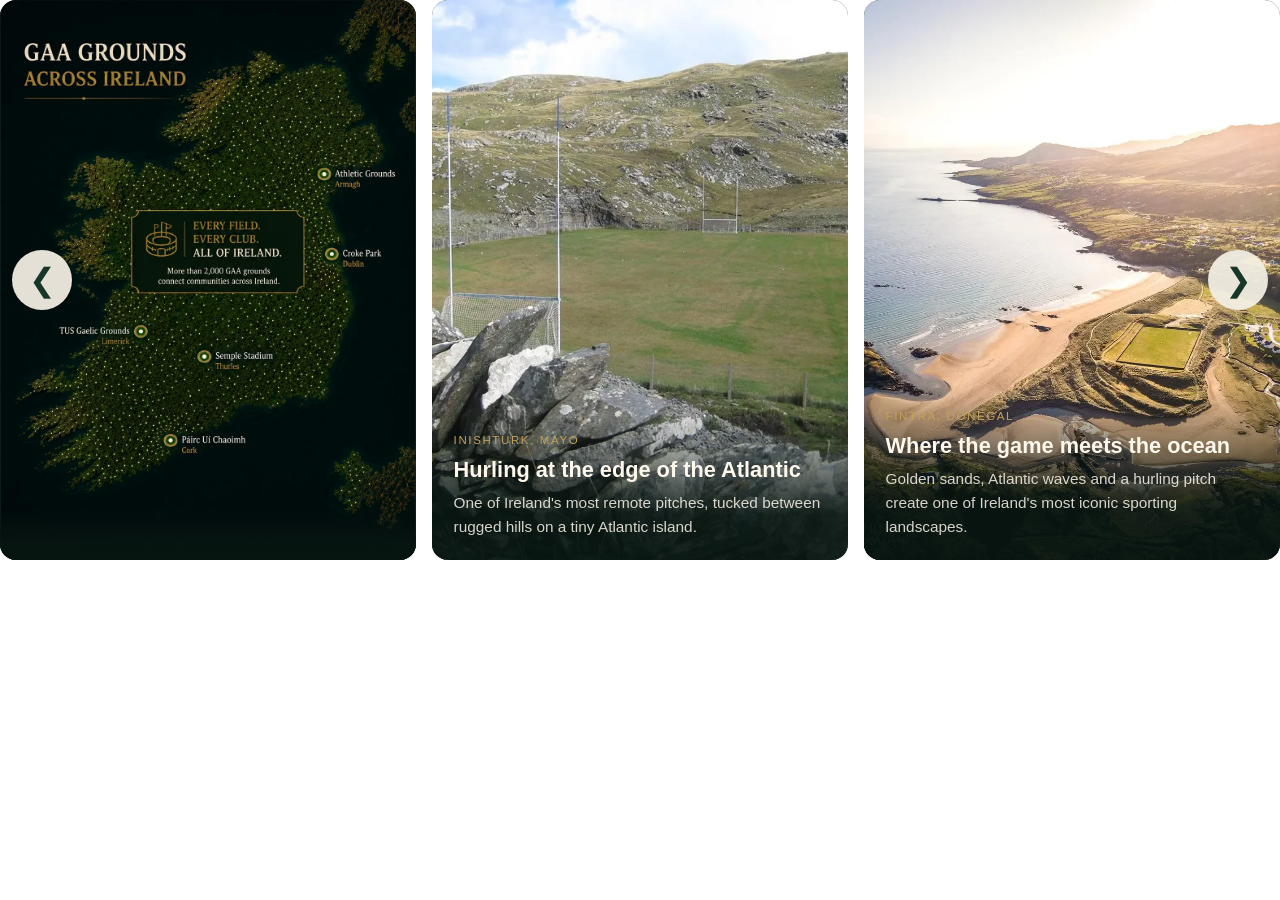
==== index.html @ 8864e993 "Add new updated image for carousel & add style change inside html to keep image text visible on all " ====
<!DOCTYPE html>
<html lang="en">
<head>
  <meta charset="UTF-8">
  <meta name="viewport" content="width=device-width,initial-scale=1.0">
  <title>GAA Pitches of Ireland</title>
  <link rel="icon" href="assets/favicon-16x16.png" type="image/png">

  <style>
    *, *::before, *::after { box-sizing: border-box; }

    html, body {
      margin: 0;
      min-height: 100%;
      overflow-x: hidden;
      font-family: "Segoe UI", Tahoma, Geneva, Verdana, sans-serif;
      background: transparent;
    }

    .pitches-carousel {
      --carousel-gap: 1rem;
      --carousel-padding: 0rem;
      position: relative;
      width: 100%;
      max-width: 1400px;
      margin: 0 auto;
      padding: 0 var(--carousel-padding);
      color: #fff8ed;
      outline: none;
    }

    .pitches-carousel:focus-visible {
      outline: 2px solid #c2a05a;
      outline-offset: 4px;
    }

    .carousel-viewport {
      position: relative;
      overflow: hidden;
      width: 100%;
    }

    .carousel-track {
      display: flex;
      gap: var(--carousel-gap);
      width: max-content;
      touch-action: pan-y;
      transition: transform 650ms cubic-bezier(.2,.8,.2,1);
      will-change: transform;
    }

    .pitch-card {
      position: relative;
      flex: 0 0 calc((min(100vw, 1400px) - (var(--carousel-padding) * 2) - (var(--carousel-gap) * 2)) / 3);
      height: clamp(560px, 62vh, 720px);
      overflow: hidden;
      border-radius: 1rem;
      background: #173629;
      isolation: isolate;
    }

    .pitch-card__image {
      display: block;
      width: 100%;
      height: 100%;
      object-fit: cover;
      object-position: center;
      transition: transform 800ms ease;
    }

    .pitch-card:hover .pitch-card__image {
      transform: scale(1.04);
    }

    .pitch-card__overlay {
      position: absolute;
      inset: auto 0 0;
      padding: 1.35rem;
      background: linear-gradient(180deg, transparent, rgba(7,21,17,.92) 70%);
    }

    .pitch-card__label {
      margin: 0 0 .55rem;
      color: #c2a05a;
      font-size: .72rem;
      line-height: 1.3;
      letter-spacing: .14em;
      text-transform: uppercase;
    }

    .pitch-card__title {
      margin: 0 0 .55rem;
      color: #fff8ed;
      font-size: clamp(1.2rem, 1.7vw, 1.55rem);
      line-height: 1.15;
      letter-spacing: 0;
    }

    .pitch-card__text {
      margin: 0;
      color: rgba(255,248,237,.84);
      font-size: .96rem;
      line-height: 1.55;
    }

    .pitch-card {
      cursor: grab;
      cursor: url("assets/favicon-16x16.png") 16 16, pointer;
    }

    .pitch-card:active {
      cursor: grabbing;
    }

    .carousel-nav {
      position: absolute;
      top: 50%;
      z-index: 5;
      display: grid;
      place-items: center;
      width: 3.75rem;
      height: 3.75rem;
      border: 0;
      border-radius: 999px;
      background: rgba(243,238,227,.94);
      color: #173629;
      font-size: 2rem;
      line-height: 1;
      cursor: pointer;
      transform: translateY(-50%);
      transition: transform 180ms ease, background 180ms ease, opacity 180ms ease;
    }

    .carousel-nav:hover,
    .carousel-nav:focus-visible {
      background: #fff8ed;
      transform: translateY(-50%) scale(1.04);
    }

    .carousel-nav--prev { left: .75rem; }
    .carousel-nav--next { right: .75rem; }

    @media (min-width: 768px) and (max-width: 1024px) and (orientation: portrait) {
      .pitches-carousel {
        --carousel-padding: 1rem;
      }

      .pitch-card {
        flex-basis: calc(100vw - (var(--carousel-padding) * 2));
        height: clamp(680px, 76vh, 820px);
      }
    }

    @media (min-width: 768px) and (max-width: 1099px) and (orientation: landscape) {
      .pitches-carousel {
        --carousel-padding: 1rem;
      }

      .pitch-card {
        flex-basis: calc((100vw - (var(--carousel-padding) * 2) - var(--carousel-gap)) / 2);
        height: clamp(560px, 80vh, 700px);
      }
    }

    @media (max-width: 767px) {
      .pitches-carousel {
        --carousel-gap: .85rem;
        --carousel-padding: .75rem;
      }

      .pitch-card {
        flex-basis: calc(100vw - (var(--carousel-padding) * 2));
        height: clamp(560px, 78vh, 700px);
      }

      .pitch-card__overlay {
        padding: 1.1rem;
      }

      .pitch-card__text {
        font-size: .92rem;
      }

      .carousel-nav {
        width: 3.1rem;
        height: 3.1rem;
        font-size: 1.65rem;
      }

      .carousel-nav--prev { left: 1rem; }
      .carousel-nav--next { right: 1rem; }
    }

    /* .mobile-left {
      object-position: left;
    }

    .mobile-right {
      object-position: right;
    } */

    @media (prefers-reduced-motion: reduce) {
      .carousel-track,
      .pitch-card__image,
      .carousel-nav {
        transition: none;
      }
    }
  </style>
</head>

<body>
  <section class="pitches-carousel" id="stories" aria-label="GAA pitches of Ireland carousel">
    <div class="carousel-viewport">
      <button class="carousel-nav carousel-nav--prev" type="button" data-carousel-prev aria-label="Previous pitch">&#10094;</button>

      <div class="carousel-track" data-carousel-track>
        <article class="pitch-card">
          <img class="pitch-card__image" src="assets/gaa-pitches/gaa-pitches.webp" style="object-fit: fill" alt="GAA pitch beside the coast in Ireland" loading="lazy">
          <div class="pitch-card__overlay">
            <p class="pitch-card__label"></p>
            <h3 class="pitch-card__title"></h3>
            <p class="pitch-card__text"></p>
          </div>
        </article>

        <article class="pitch-card">
          <img class="pitch-card__image" src="assets/gaa-pitches/inisturk.webp" alt="Inishturk GAA pitch surrounded by mountains and stone walls" loading="lazy">
          <div class="pitch-card__overlay">
            <p class="pitch-card__label">Inishturk, Mayo</p>
            <h3 class="pitch-card__title">Hurling at the edge of the Atlantic</h3>
            <p class="pitch-card__text">One of Ireland's most remote pitches, tucked between rugged hills on a tiny Atlantic island.</p>
          </div>
        </article>

        <article class="pitch-card">
          <img class="pitch-card__image" src="assets/gaa-pitches/killybegs-donegal.webp" alt="Fintra GAA pitch beside the beach in Donegal" loading="lazy">
          <div class="pitch-card__overlay">
            <p class="pitch-card__label">Fintra, Donegal</p>
            <h3 class="pitch-card__title">Where the game meets the ocean</h3>
            <p class="pitch-card__text">Golden sands, Atlantic waves and a hurling pitch create one of Ireland's most iconic sporting landscapes.</p>
          </div>
        </article>

        <article class="pitch-card">
          <img class="pitch-card__image" src="assets/gaa-pitches/markievicz-park.webp" alt="Markievicz Park with Benbulben mountain in the background" loading="lazy" style="object-position:center left">
          <div class="pitch-card__overlay">
            <p class="pitch-card__label">Sligo</p>
            <h3 class="pitch-card__title">Beneath Benbulben</h3>
            <p class="pitch-card__text">The unmistakable silhouette of Benbulben provides a dramatic backdrop to Gaelic games.</p>
          </div>
        </article>

        <article class="pitch-card">
          <img class="pitch-card__image" src="assets/gaa-pitches/mayo-peninsula.webp" alt="GAA pitch located on a peninsula between two lakes" loading="lazy">
          <div class="pitch-card__overlay">
            <p class="pitch-card__label">County Mayo</p>
            <h3 class="pitch-card__title">Between the waters</h3>
            <p class="pitch-card__text">A remarkable pitch set on a narrow peninsula, surrounded by water on almost every side.</p>
          </div>
        </article>

        <article class="pitch-card">
          <img class="pitch-card__image" src="assets/gaa-pitches/achill-sound-ai.webp" alt="Achill Sound pitch overlooking the sea and mountains" loading="lazy">
          <div class="pitch-card__overlay">
            <p class="pitch-card__label">Achill Sound, Mayo</p>
            <h3 class="pitch-card__title">Sea, sky and sport</h3>
            <p class="pitch-card__text">Mountain views and Atlantic waters frame every training session and match.</p>
          </div>
        </article>

        <article class="pitch-card">
          <img class="pitch-card__image mobile-right" src="assets/gaa-pitches/castlewellan-county-down-ai.webp" style="object-position:center right" alt="Castlewellan GAA pitch with the Mourne Mountains in the distance" loading="lazy">
          <div class="pitch-card__overlay">
            <p class="pitch-card__label">Castlewellan, Down</p>
            <h3 class="pitch-card__title">Under the Mournes</h3>
            <p class="pitch-card__text">The Mourne Mountains provide one of the most spectacular backdrops in Irish sport.</p>
          </div>
        </article>

        <article class="pitch-card">
          <img class="pitch-card__image mobile-right" src="assets/gaa-pitches/dingle-peninsula-kerry.webp" alt="Gallarus pitch beside the beach on the Dingle Peninsula" loading="lazy">
          <div class="pitch-card__overlay">
            <p class="pitch-card__label">Gallarus, Kerry</p>
            <h3 class="pitch-card__title">Hurling on the shoreline</h3>
            <p class="pitch-card__text">A unique pitch where Atlantic beaches meet one of Kerry's most beautiful landscapes.</p>
          </div>
        </article>

        <article class="pitch-card">
          <img class="pitch-card__image mobile-left" src="assets/gaa-pitches/inis-oir.webp" alt="Inis Oírr GAA pitch on the Aran Islands" loading="lazy" style="object-position:center right">
          <div class="pitch-card__overlay">
            <p class="pitch-card__label">Inis Oírr, Galway</p>
            <h3 class="pitch-card__title">Beyond the mainland</h3>
            <p class="pitch-card__text">Island life, stone walls and Gaelic games combine in one of Ireland's most celebrated settings.</p>
          </div>
        </article>

        <article class="pitch-card">
          <img class="pitch-card__image mobile-left" src="assets/gaa-pitches/grange-sligo-ai.webp" style="object-position:center left" alt="Grange GAA pitch with Benbulben mountain nearby" loading="lazy">
          <div class="pitch-card__overlay">
            <p class="pitch-card__label">Grange, Sligo</p>
            <h3 class="pitch-card__title">Shadow of the mountain</h3>
            <p class="pitch-card__text">With Benbulben dominating the skyline, few pitches feel more connected to place.</p>
          </div>
        </article>

        <article class="pitch-card">
          <img class="pitch-card__image" src="assets/gaa-pitches/strangford-lough-co-down.webp" alt="GAA pitch beside Strangford Lough" loading="lazy">
          <div class="pitch-card__overlay">
            <p class="pitch-card__label">Strangford Lough, Down</p>
            <h3 class="pitch-card__title">Surrounded by water</h3>
            <p class="pitch-card__text">A remarkable setting where sport and landscape meet at the edge of the lough.</p>
          </div>
        </article>

        <article class="pitch-card">
          <img class="pitch-card__image" src="assets/gaa-pitches/an-spideal.webp" alt="An Spidéal GAA pitch overlooking the Atlantic" loading="lazy">
          <div class="pitch-card__overlay">
            <p class="pitch-card__label">An Spidéal, Galway</p>
            <h3 class="pitch-card__title">Games in the Gaeltacht</h3>
            <p class="pitch-card__text">A proud sporting community on the Connemara coast where language and culture thrive.</p>
          </div>
        </article>

        <article class="pitch-card">
          <img class="pitch-card__image" src="assets/gaa-pitches/achill-island.webp" alt="Achill Island GAA pitch with Atlantic scenery" loading="lazy">
          <div class="pitch-card__overlay">
            <p class="pitch-card__label">Achill Island, Mayo</p>
            <h3 class="pitch-card__title">Where mountains meet the sea</h3>
            <p class="pitch-card__text">One of Ireland's most dramatic island landscapes and a fitting home for Gaelic games.</p>
          </div>
        </article>

        <article class="pitch-card">
          <img class="pitch-card__image" src="assets/gaa-pitches/fitsgerald-stadium-kilarney-2.webp" alt="Fitzgerald Stadium with Kerry mountains in the background" loading="lazy">
          <div class="pitch-card__overlay">
            <p class="pitch-card__label">Killarney, Kerry</p>
            <h3 class="pitch-card__title">Beneath the Kerry mountains</h3>
            <p class="pitch-card__text">Championship hurling framed by some of Ireland's most famous scenery.</p>
          </div>
        </article>

        <article class="pitch-card">
          <img class="pitch-card__image" src="assets/gaa-pitches/aran-islands.webp" alt="Aran Islands GAA pitch beside the sea" loading="lazy">
          <div class="pitch-card__overlay">
            <p class="pitch-card__label">Aran Islands</p>
            <h3 class="pitch-card__title">Island tradition</h3>
            <p class="pitch-card__text">Generations have played Gaelic games here, surrounded by the Atlantic Ocean.</p>
          </div>
        </article>

        <article class="pitch-card">
          <img class="pitch-card__image" src="assets/gaa-pitches/croke-park.webp" alt="Croke Park filled with supporters" loading="lazy">
          <div class="pitch-card__overlay">
            <p class="pitch-card__label">Dublin</p>
            <h3 class="pitch-card__title">The home of Gaelic games</h3>
            <p class="pitch-card__text">From parish fields to Ireland's largest sporting stage, every journey can lead here.</p>
          </div>
        </article>
      </div>

      <button class="carousel-nav carousel-nav--next" type="button" data-carousel-next aria-label="Next pitch">&#10095;</button>
    </div>
  </section>

  <script src="js/carousel.js"></script>

</body>
</html>
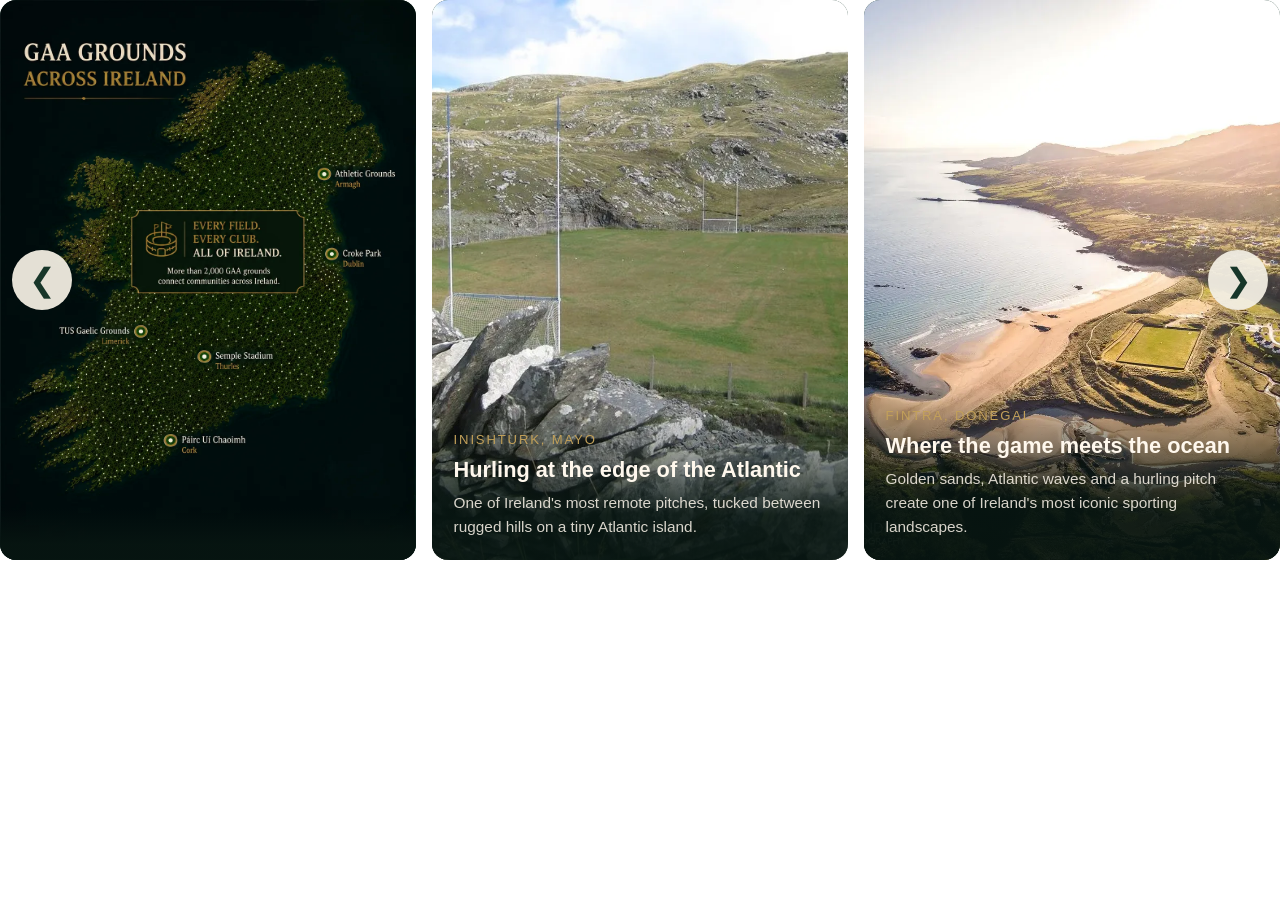
==== commit 04be7a24: "Enlargen the text for the pitch-card label for county name on pitches carousel" ====
--- a/index.html
+++ b/index.html
@@ -82,7 +82,7 @@
     .pitch-card__label {
       margin: 0 0 .55rem;
       color: #c2a05a;
-      font-size: .72rem;
+      font-size: .82rem;
       line-height: 1.3;
       letter-spacing: .14em;
       text-transform: uppercase;
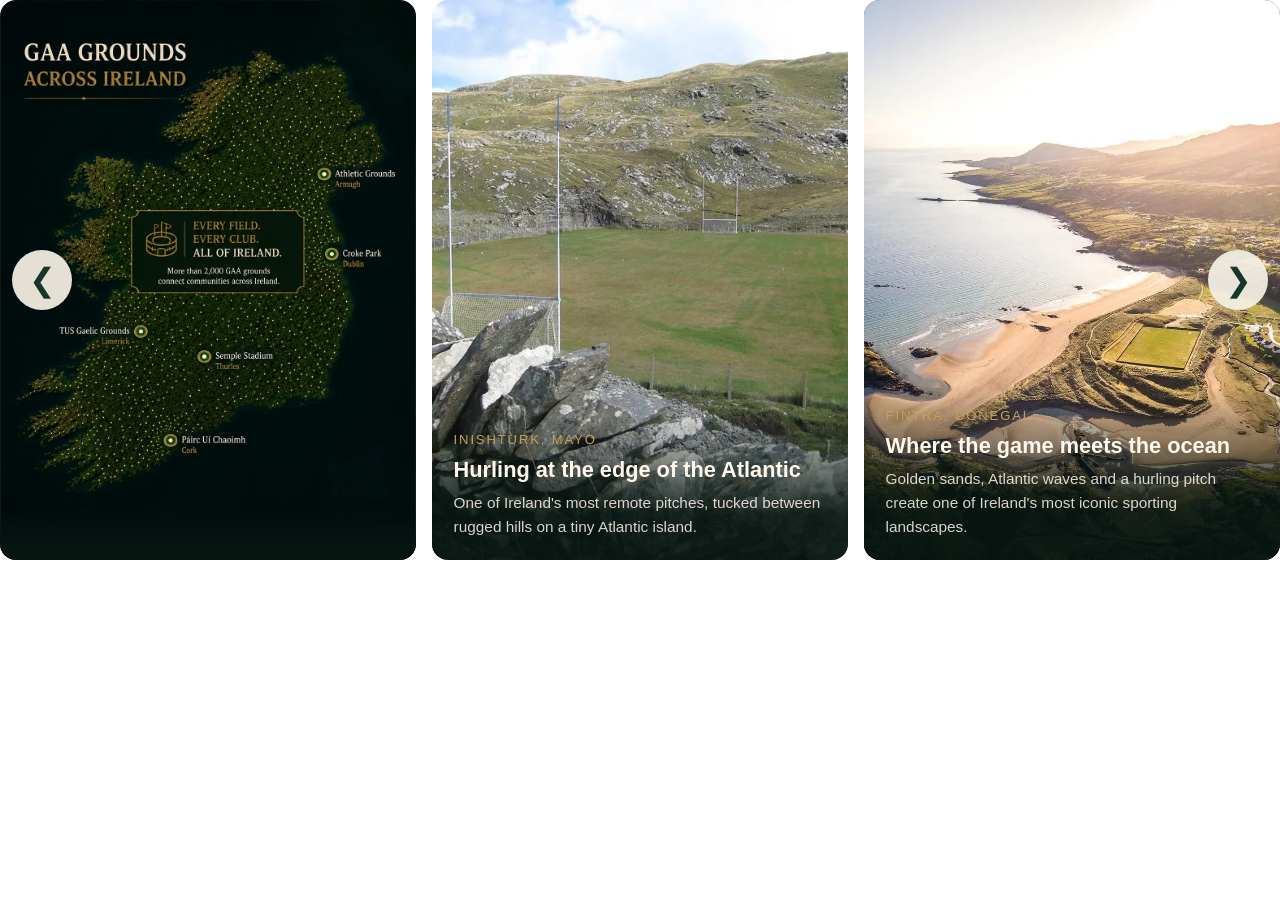
==== commit c7a144cc: "Add new image plus add css for some images" ====
--- a/index.html
+++ b/index.html
@@ -270,7 +270,7 @@
         </article>
 
         <article class="pitch-card">
-          <img class="pitch-card__image mobile-right" src="assets/gaa-pitches/castlewellan-county-down-ai.webp" style="object-position:center right" alt="Castlewellan GAA pitch with the Mourne Mountains in the distance" loading="lazy">
+          <img class="pitch-card__image" src="assets/gaa-pitches/castlewellan-county-down-ai.webp" style="object-position:center right" alt="Castlewellan GAA pitch with the Mourne Mountains in the distance" loading="lazy">
           <div class="pitch-card__overlay">
             <p class="pitch-card__label">Castlewellan, Down</p>
             <h3 class="pitch-card__title">Under the Mournes</h3>
@@ -279,7 +279,7 @@
         </article>
 
         <article class="pitch-card">
-          <img class="pitch-card__image mobile-right" src="assets/gaa-pitches/dingle-peninsula-kerry.webp" alt="Gallarus pitch beside the beach on the Dingle Peninsula" loading="lazy">
+          <img class="pitch-card__image" src="assets/gaa-pitches/dingle-peninsula-kerry.webp" alt="Gallarus pitch beside the beach on the Dingle Peninsula" loading="lazy">
           <div class="pitch-card__overlay">
             <p class="pitch-card__label">Gallarus, Kerry</p>
             <h3 class="pitch-card__title">Hurling on the shoreline</h3>
@@ -288,7 +288,7 @@
         </article>
 
         <article class="pitch-card">
-          <img class="pitch-card__image mobile-left" src="assets/gaa-pitches/inis-oir.webp" alt="Inis Oírr GAA pitch on the Aran Islands" loading="lazy" style="object-position:center right">
+          <img class="pitch-card__image" src="assets/gaa-pitches/inis-oir.webp" alt="Inis Oírr GAA pitch on the Aran Islands" loading="lazy" style="object-position:center right">
           <div class="pitch-card__overlay">
             <p class="pitch-card__label">Inis Oírr, Galway</p>
             <h3 class="pitch-card__title">Beyond the mainland</h3>
@@ -297,7 +297,7 @@
         </article>
 
         <article class="pitch-card">
-          <img class="pitch-card__image mobile-left" src="assets/gaa-pitches/grange-sligo-ai.webp" style="object-position:center left" alt="Grange GAA pitch with Benbulben mountain nearby" loading="lazy">
+          <img class="pitch-card__image" src="assets/gaa-pitches/grange-sligo-ai.webp" style="object-position:center left" alt="Grange GAA pitch with Benbulben mountain nearby" loading="lazy">
           <div class="pitch-card__overlay">
             <p class="pitch-card__label">Grange, Sligo</p>
             <h3 class="pitch-card__title">Shadow of the mountain</h3>
@@ -333,7 +333,7 @@
         </article>
 
         <article class="pitch-card">
-          <img class="pitch-card__image" src="assets/gaa-pitches/fitsgerald-stadium-kilarney-2.webp" alt="Fitzgerald Stadium with Kerry mountains in the background" loading="lazy">
+          <img class="pitch-card__image" style="object-position: left;" src="assets/gaa-pitches/fitsgerald-stadium-kilarney-2.webp" alt="Fitzgerald Stadium with Kerry mountains in the background" loading="lazy">
           <div class="pitch-card__overlay">
             <p class="pitch-card__label">Killarney, Kerry</p>
             <h3 class="pitch-card__title">Beneath the Kerry mountains</h3>
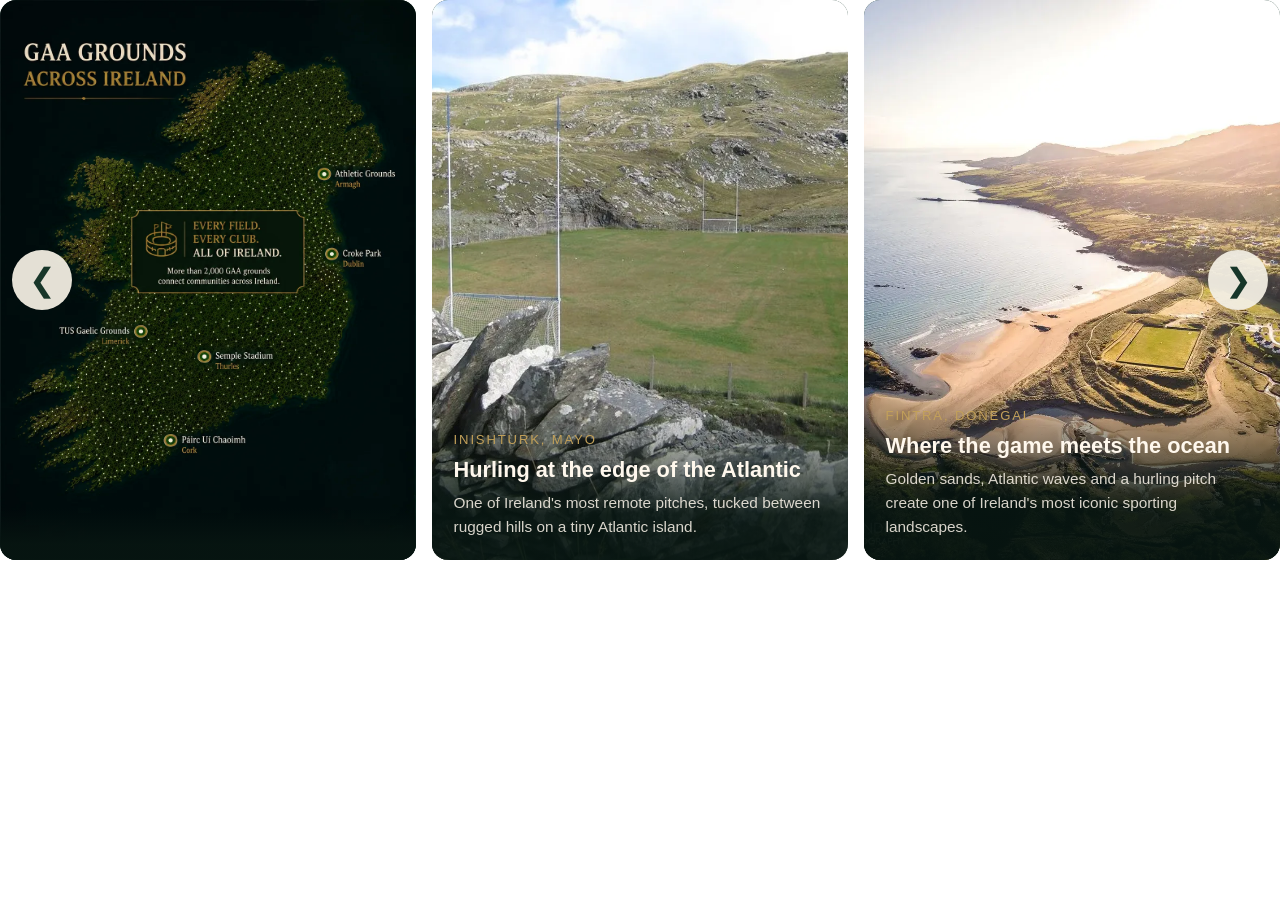
==== commit 09592079: "Removed commented out code on index.html" ====
--- a/index.html
+++ b/index.html
@@ -191,14 +191,6 @@
       .carousel-nav--next { right: 1rem; }
     }
 
-    /* .mobile-left {
-      object-position: left;
-    }
-
-    .mobile-right {
-      object-position: right;
-    } */
-
     @media (prefers-reduced-motion: reduce) {
       .carousel-track,
       .pitch-card__image,
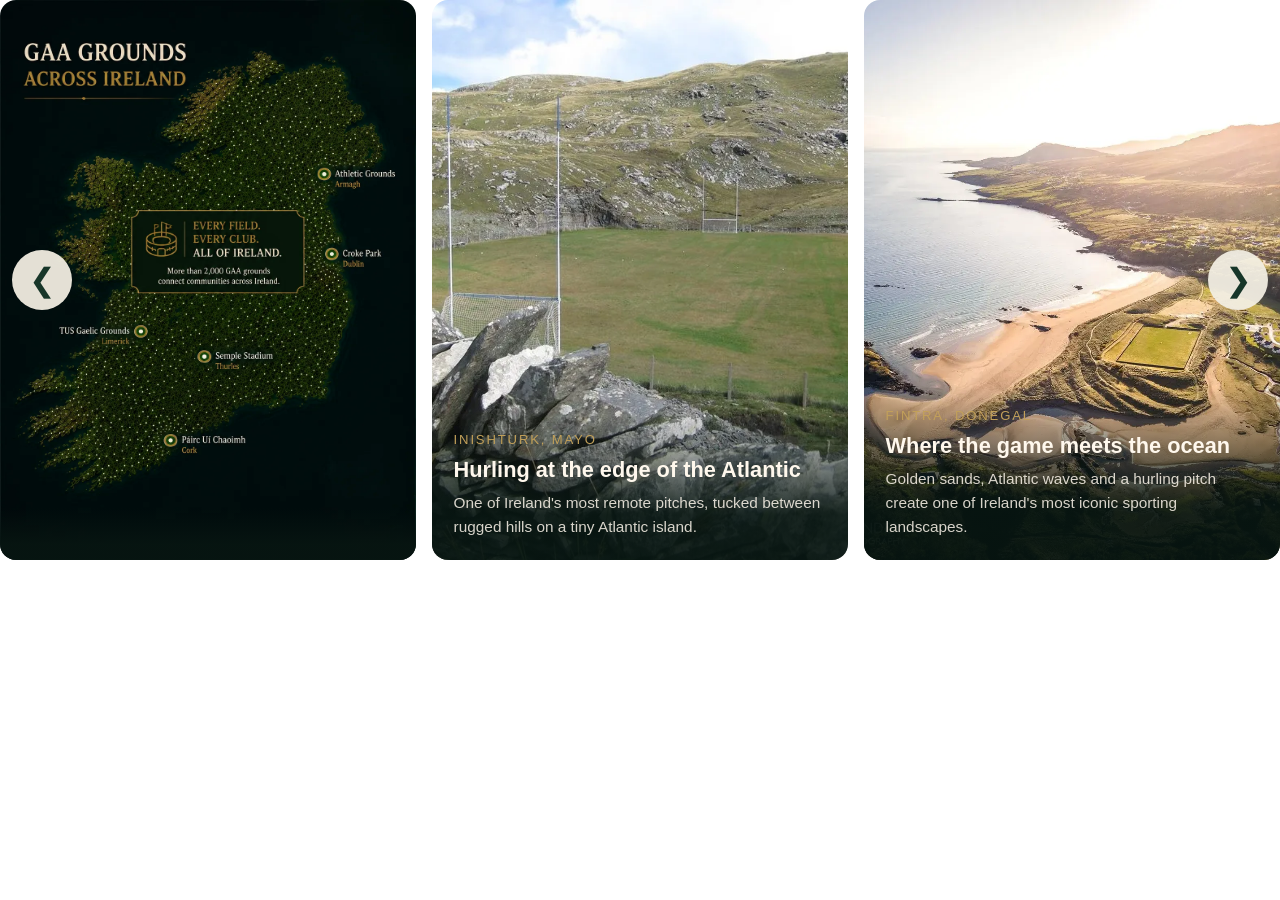
==== commit 1e6495dd: "Fix image focus on mobile phones for one image & add css to @media if required again in the future" ====
--- a/index.html
+++ b/index.html
@@ -162,7 +162,15 @@
       }
     }
 
-    @media (max-width: 767px) {
+    @media (max-width: 767px) {    
+      .mobile-pitch-left .pitch-card__image {
+        object-position: left;
+      }
+
+      .mobile-pitch-right .pitch-card__image {
+        object-position: right;
+      } 
+
       .pitches-carousel {
         --carousel-gap: .85rem;
         --carousel-padding: .75rem;
@@ -235,7 +243,7 @@
         </article>
 
         <article class="pitch-card">
-          <img class="pitch-card__image" src="assets/gaa-pitches/markievicz-park.webp" alt="Markievicz Park with Benbulben mountain in the background" loading="lazy" style="object-position:center left">
+          <img class="pitch-card__image mobile-pitch-right" src="assets/gaa-pitches/markievicz-park.webp" alt="Markievicz Park with Benbulben mountain in the background" loading="lazy">
           <div class="pitch-card__overlay">
             <p class="pitch-card__label">Sligo</p>
             <h3 class="pitch-card__title">Beneath Benbulben</h3>
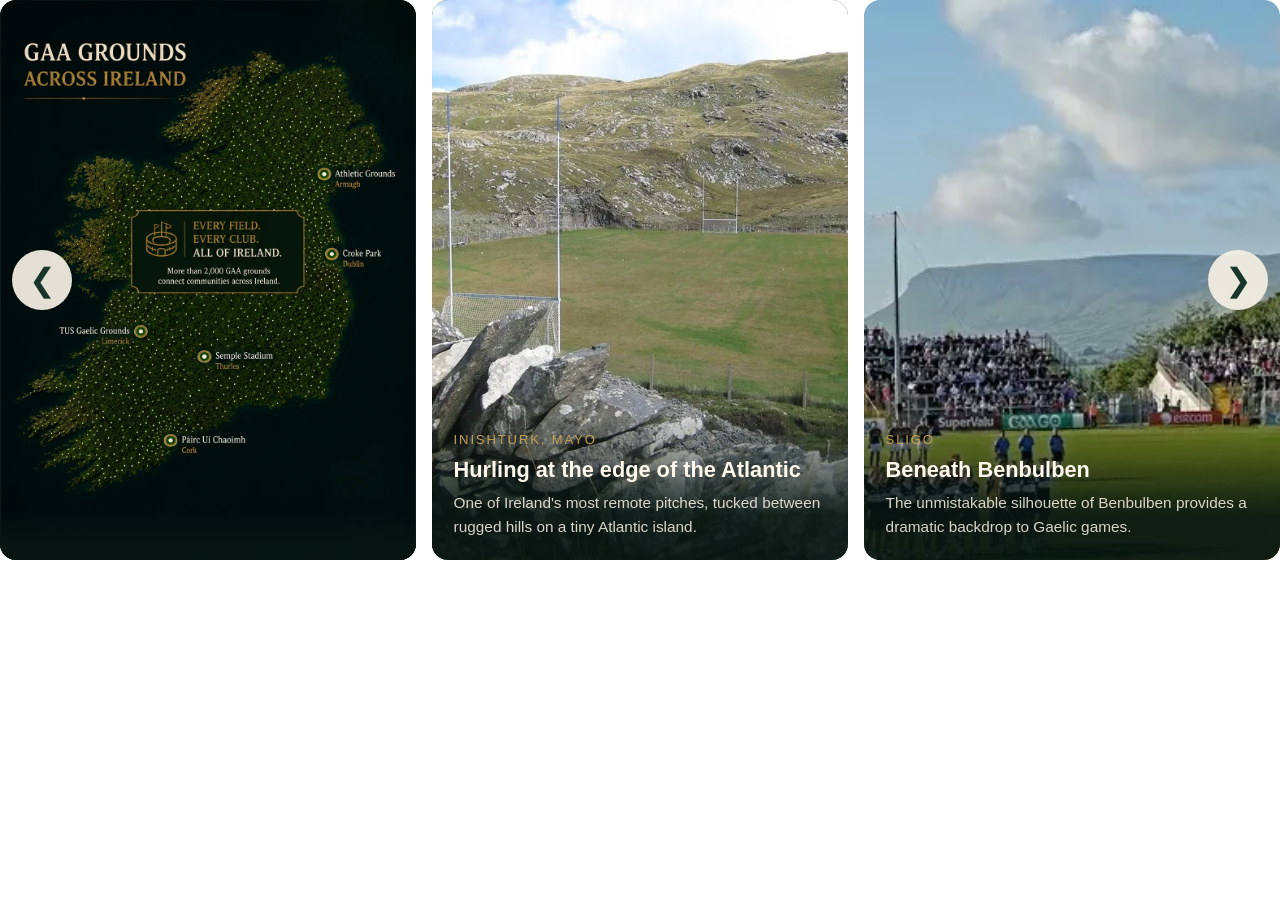
==== commit 7f8a3b72: "Update positioning of pitches images" ====
--- a/index.html
+++ b/index.html
@@ -234,6 +234,15 @@
         </article>
 
         <article class="pitch-card">
+          <img class="pitch-card__image mobile-pitch-right" src="assets/gaa-pitches/markievicz-park.webp" alt="Markievicz Park with Benbulben mountain in the background" loading="lazy">
+          <div class="pitch-card__overlay">
+            <p class="pitch-card__label">Sligo</p>
+            <h3 class="pitch-card__title">Beneath Benbulben</h3>
+            <p class="pitch-card__text">The unmistakable silhouette of Benbulben provides a dramatic backdrop to Gaelic games.</p>
+          </div>
+        </article>
+
+           <article class="pitch-card">
           <img class="pitch-card__image" src="assets/gaa-pitches/killybegs-donegal.webp" alt="Fintra GAA pitch beside the beach in Donegal" loading="lazy">
           <div class="pitch-card__overlay">
             <p class="pitch-card__label">Fintra, Donegal</p>
@@ -243,11 +252,11 @@
         </article>
 
         <article class="pitch-card">
-          <img class="pitch-card__image mobile-pitch-right" src="assets/gaa-pitches/markievicz-park.webp" alt="Markievicz Park with Benbulben mountain in the background" loading="lazy">
-          <div class="pitch-card__overlay">
-            <p class="pitch-card__label">Sligo</p>
-            <h3 class="pitch-card__title">Beneath Benbulben</h3>
-            <p class="pitch-card__text">The unmistakable silhouette of Benbulben provides a dramatic backdrop to Gaelic games.</p>
+          <img class="pitch-card__image" src="assets/gaa-pitches/achill-sound-ai.webp" alt="Achill Sound pitch overlooking the sea and mountains" loading="lazy">
+          <div class="pitch-card__overlay">
+            <p class="pitch-card__label">Achill Sound, Mayo</p>
+            <h3 class="pitch-card__title">Sea, sky and sport</h3>
+            <p class="pitch-card__text">Mountain views and Atlantic waters frame every training session and match.</p>
           </div>
         </article>
 
@@ -261,15 +270,6 @@
         </article>
 
         <article class="pitch-card">
-          <img class="pitch-card__image" src="assets/gaa-pitches/achill-sound-ai.webp" alt="Achill Sound pitch overlooking the sea and mountains" loading="lazy">
-          <div class="pitch-card__overlay">
-            <p class="pitch-card__label">Achill Sound, Mayo</p>
-            <h3 class="pitch-card__title">Sea, sky and sport</h3>
-            <p class="pitch-card__text">Mountain views and Atlantic waters frame every training session and match.</p>
-          </div>
-        </article>
-
-        <article class="pitch-card">
           <img class="pitch-card__image" src="assets/gaa-pitches/castlewellan-county-down-ai.webp" style="object-position:center right" alt="Castlewellan GAA pitch with the Mourne Mountains in the distance" loading="lazy">
           <div class="pitch-card__overlay">
             <p class="pitch-card__label">Castlewellan, Down</p>
@@ -306,6 +306,42 @@
         </article>
 
         <article class="pitch-card">
+          <img class="pitch-card__image" src="assets/gaa-pitches/an-spideal.webp" alt="An Spidéal GAA pitch overlooking the Atlantic" loading="lazy">
+          <div class="pitch-card__overlay">
+            <p class="pitch-card__label">An Spidéal, Galway</p>
+            <h3 class="pitch-card__title">Games in the Gaeltacht</h3>
+            <p class="pitch-card__text">A proud sporting community on the Connemara coast where language and culture thrive.</p>
+          </div>
+        </article>
+
+        <article class="pitch-card">
+          <img class="pitch-card__image" src="assets/gaa-pitches/achill-island.webp" alt="Achill Island GAA pitch with Atlantic scenery" loading="lazy">
+          <div class="pitch-card__overlay">
+            <p class="pitch-card__label">Achill Island, Mayo</p>
+            <h3 class="pitch-card__title">Where mountains meet the sea</h3>
+            <p class="pitch-card__text">One of Ireland's most dramatic island landscapes and a fitting home for Gaelic games.</p>
+          </div>
+        </article>
+
+        <article class="pitch-card">
+          <img class="pitch-card__image" style="object-position: left;" src="assets/gaa-pitches/fitsgerald-stadium-kilarney-2.webp" alt="Fitzgerald Stadium with Kerry mountains in the background" loading="lazy">
+          <div class="pitch-card__overlay">
+            <p class="pitch-card__label">Killarney, Kerry</p>
+            <h3 class="pitch-card__title">Beneath the Kerry mountains</h3>
+            <p class="pitch-card__text">Championship hurling framed by some of Ireland's most famous scenery.</p>
+          </div>
+        </article>
+
+        <article class="pitch-card">
+          <img class="pitch-card__image" src="assets/gaa-pitches/aran-islands.webp" alt="Aran Islands GAA pitch beside the sea" loading="lazy">
+          <div class="pitch-card__overlay">
+            <p class="pitch-card__label">Aran Islands</p>
+            <h3 class="pitch-card__title">Island tradition</h3>
+            <p class="pitch-card__text">Generations have played Gaelic games here, surrounded by the Atlantic Ocean.</p>
+          </div>
+        </article>
+
+        <article class="pitch-card">
           <img class="pitch-card__image" src="assets/gaa-pitches/strangford-lough-co-down.webp" alt="GAA pitch beside Strangford Lough" loading="lazy">
           <div class="pitch-card__overlay">
             <p class="pitch-card__label">Strangford Lough, Down</p>
@@ -315,42 +351,6 @@
         </article>
 
         <article class="pitch-card">
-          <img class="pitch-card__image" src="assets/gaa-pitches/an-spideal.webp" alt="An Spidéal GAA pitch overlooking the Atlantic" loading="lazy">
-          <div class="pitch-card__overlay">
-            <p class="pitch-card__label">An Spidéal, Galway</p>
-            <h3 class="pitch-card__title">Games in the Gaeltacht</h3>
-            <p class="pitch-card__text">A proud sporting community on the Connemara coast where language and culture thrive.</p>
-          </div>
-        </article>
-
-        <article class="pitch-card">
-          <img class="pitch-card__image" src="assets/gaa-pitches/achill-island.webp" alt="Achill Island GAA pitch with Atlantic scenery" loading="lazy">
-          <div class="pitch-card__overlay">
-            <p class="pitch-card__label">Achill Island, Mayo</p>
-            <h3 class="pitch-card__title">Where mountains meet the sea</h3>
-            <p class="pitch-card__text">One of Ireland's most dramatic island landscapes and a fitting home for Gaelic games.</p>
-          </div>
-        </article>
-
-        <article class="pitch-card">
-          <img class="pitch-card__image" style="object-position: left;" src="assets/gaa-pitches/fitsgerald-stadium-kilarney-2.webp" alt="Fitzgerald Stadium with Kerry mountains in the background" loading="lazy">
-          <div class="pitch-card__overlay">
-            <p class="pitch-card__label">Killarney, Kerry</p>
-            <h3 class="pitch-card__title">Beneath the Kerry mountains</h3>
-            <p class="pitch-card__text">Championship hurling framed by some of Ireland's most famous scenery.</p>
-          </div>
-        </article>
-
-        <article class="pitch-card">
-          <img class="pitch-card__image" src="assets/gaa-pitches/aran-islands.webp" alt="Aran Islands GAA pitch beside the sea" loading="lazy">
-          <div class="pitch-card__overlay">
-            <p class="pitch-card__label">Aran Islands</p>
-            <h3 class="pitch-card__title">Island tradition</h3>
-            <p class="pitch-card__text">Generations have played Gaelic games here, surrounded by the Atlantic Ocean.</p>
-          </div>
-        </article>
-
-        <article class="pitch-card">
           <img class="pitch-card__image" src="assets/gaa-pitches/croke-park.webp" alt="Croke Park filled with supporters" loading="lazy">
           <div class="pitch-card__overlay">
             <p class="pitch-card__label">Dublin</p>
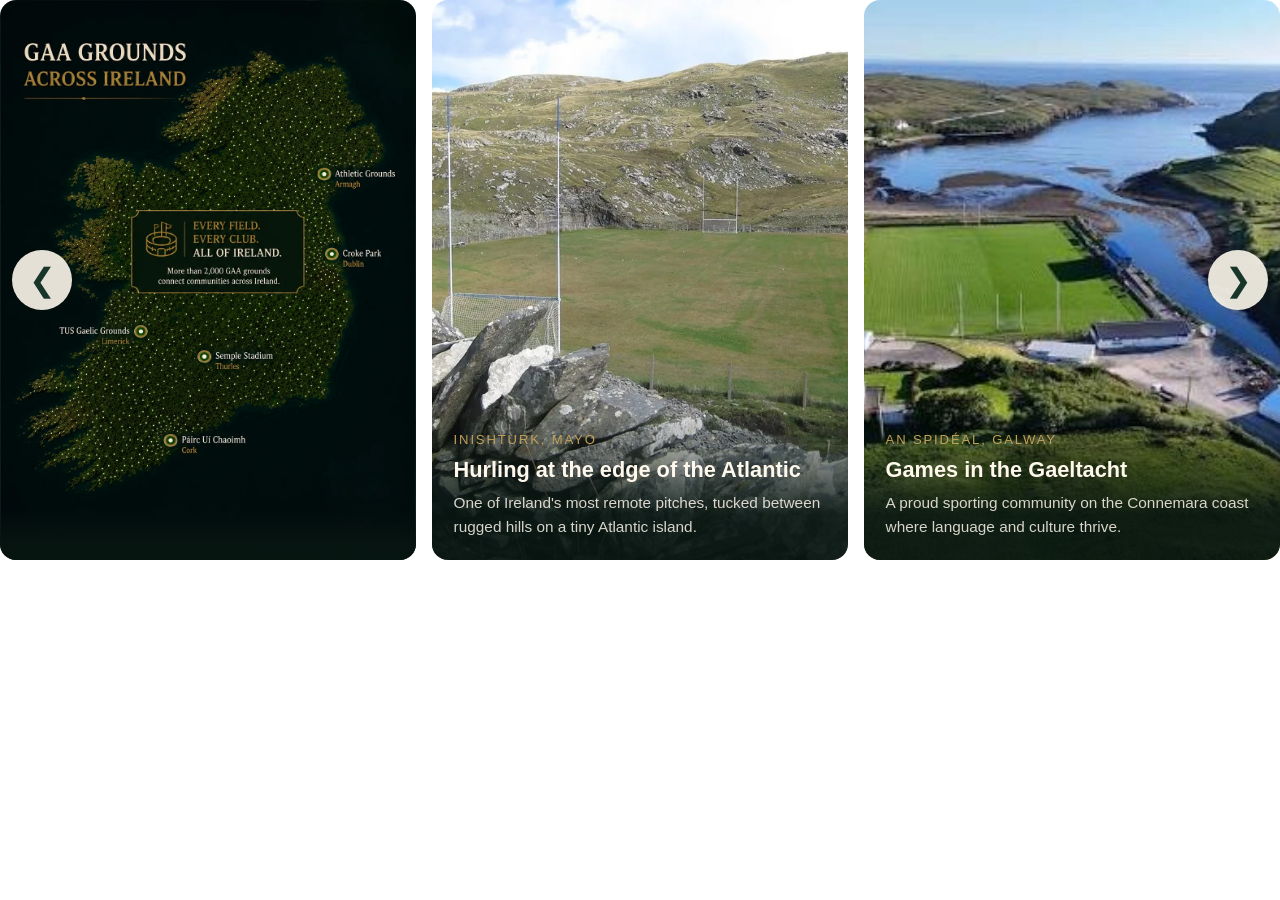
==== commit b1145924: "Switch more pitches images for better ascending style viewing & seperate high end images from more l" ====
--- a/index.html
+++ b/index.html
@@ -234,6 +234,15 @@
         </article>
 
         <article class="pitch-card">
+          <img class="pitch-card__image" src="assets/gaa-pitches/an-spideal.webp" alt="An Spidéal GAA pitch overlooking the Atlantic" loading="lazy">
+          <div class="pitch-card__overlay">
+            <p class="pitch-card__label">An Spidéal, Galway</p>
+            <h3 class="pitch-card__title">Games in the Gaeltacht</h3>
+            <p class="pitch-card__text">A proud sporting community on the Connemara coast where language and culture thrive.</p>
+          </div>
+        </article>
+
+        <article class="pitch-card">
           <img class="pitch-card__image mobile-pitch-right" src="assets/gaa-pitches/markievicz-park.webp" alt="Markievicz Park with Benbulben mountain in the background" loading="lazy">
           <div class="pitch-card__overlay">
             <p class="pitch-card__label">Sligo</p>
@@ -242,7 +251,97 @@
           </div>
         </article>
 
-           <article class="pitch-card">
+        <article class="pitch-card">
+          <img class="pitch-card__image" src="assets/gaa-pitches/achill-sound-ai.webp" alt="Achill Sound pitch overlooking the sea and mountains" loading="lazy">
+          <div class="pitch-card__overlay">
+            <p class="pitch-card__label">Achill Sound, Mayo</p>
+            <h3 class="pitch-card__title">Sea, sky and sport</h3>
+            <p class="pitch-card__text">Mountain views and Atlantic waters frame every training session and match.</p>
+          </div>
+        </article>
+
+        <article class="pitch-card">
+          <img class="pitch-card__image" src="assets/gaa-pitches/mayo-peninsula.webp" alt="GAA pitch located on a peninsula between two lakes" loading="lazy">
+          <div class="pitch-card__overlay">
+            <p class="pitch-card__label">County Mayo</p>
+            <h3 class="pitch-card__title">Between the waters</h3>
+            <p class="pitch-card__text">A remarkable pitch set on a narrow peninsula, surrounded by water on almost every side.</p>
+          </div>
+        </article>
+
+        <article class="pitch-card">
+          <img class="pitch-card__image" src="assets/gaa-pitches/castlewellan-county-down-ai.webp" style="object-position:center right" alt="Castlewellan GAA pitch with the Mourne Mountains in the distance" loading="lazy">
+          <div class="pitch-card__overlay">
+            <p class="pitch-card__label">Castlewellan, Down</p>
+            <h3 class="pitch-card__title">Under the Mournes</h3>
+            <p class="pitch-card__text">The Mourne Mountains provide one of the most spectacular backdrops in Irish sport.</p>
+          </div>
+        </article>
+
+        <article class="pitch-card">
+          <img class="pitch-card__image" src="assets/gaa-pitches/dingle-peninsula-kerry.webp" alt="Gallarus pitch beside the beach on the Dingle Peninsula" loading="lazy">
+          <div class="pitch-card__overlay">
+            <p class="pitch-card__label">Gallarus, Kerry</p>
+            <h3 class="pitch-card__title">Hurling on the shoreline</h3>
+            <p class="pitch-card__text">A unique pitch where Atlantic beaches meet one of Kerry's most beautiful landscapes.</p>
+          </div>
+        </article>
+
+        <article class="pitch-card">
+          <img class="pitch-card__image" src="assets/gaa-pitches/inis-oir.webp" alt="Inis Oírr GAA pitch on the Aran Islands" loading="lazy" style="object-position:center right">
+          <div class="pitch-card__overlay">
+            <p class="pitch-card__label">Inis Oírr, Galway</p>
+            <h3 class="pitch-card__title">Beyond the mainland</h3>
+            <p class="pitch-card__text">Island life, stone walls and Gaelic games combine in one of Ireland's most celebrated settings.</p>
+          </div>
+        </article>
+
+        <article class="pitch-card">
+          <img class="pitch-card__image" src="assets/gaa-pitches/grange-sligo-ai.webp" style="object-position:center left" alt="Grange GAA pitch with Benbulben mountain nearby" loading="lazy">
+          <div class="pitch-card__overlay">
+            <p class="pitch-card__label">Grange, Sligo</p>
+            <h3 class="pitch-card__title">Shadow of the mountain</h3>
+            <p class="pitch-card__text">With Benbulben dominating the skyline, few pitches feel more connected to place.</p>
+          </div>
+        </article>
+
+        <article class="pitch-card">
+          <img class="pitch-card__image" src="assets/gaa-pitches/achill-island.webp" alt="Achill Island GAA pitch with Atlantic scenery" loading="lazy">
+          <div class="pitch-card__overlay">
+            <p class="pitch-card__label">Achill Island, Mayo</p>
+            <h3 class="pitch-card__title">Where mountains meet the sea</h3>
+            <p class="pitch-card__text">One of Ireland's most dramatic island landscapes and a fitting home for Gaelic games.</p>
+          </div>
+        </article>
+
+        <article class="pitch-card">
+          <img class="pitch-card__image" style="object-position: left;" src="assets/gaa-pitches/fitsgerald-stadium-kilarney-2.webp" alt="Fitzgerald Stadium with Kerry mountains in the background" loading="lazy">
+          <div class="pitch-card__overlay">
+            <p class="pitch-card__label">Killarney, Kerry</p>
+            <h3 class="pitch-card__title">Beneath the Kerry mountains</h3>
+            <p class="pitch-card__text">Championship hurling framed by some of Ireland's most famous scenery.</p>
+          </div>
+        </article>
+
+        <article class="pitch-card">
+          <img class="pitch-card__image" src="assets/gaa-pitches/aran-islands.webp" alt="Aran Islands GAA pitch beside the sea" loading="lazy">
+          <div class="pitch-card__overlay">
+            <p class="pitch-card__label">Aran Islands</p>
+            <h3 class="pitch-card__title">Island tradition</h3>
+            <p class="pitch-card__text">Generations have played Gaelic games here, surrounded by the Atlantic Ocean.</p>
+          </div>
+        </article>
+
+        <article class="pitch-card">
+          <img class="pitch-card__image" src="assets/gaa-pitches/strangford-lough-co-down.webp" alt="GAA pitch beside Strangford Lough" loading="lazy">
+          <div class="pitch-card__overlay">
+            <p class="pitch-card__label">Strangford Lough, Down</p>
+            <h3 class="pitch-card__title">Surrounded by water</h3>
+            <p class="pitch-card__text">A remarkable setting where sport and landscape meet at the edge of the lough.</p>
+          </div>
+        </article>
+
+        <article class="pitch-card">
           <img class="pitch-card__image" src="assets/gaa-pitches/killybegs-donegal.webp" alt="Fintra GAA pitch beside the beach in Donegal" loading="lazy">
           <div class="pitch-card__overlay">
             <p class="pitch-card__label">Fintra, Donegal</p>
@@ -252,105 +351,6 @@
         </article>
 
         <article class="pitch-card">
-          <img class="pitch-card__image" src="assets/gaa-pitches/achill-sound-ai.webp" alt="Achill Sound pitch overlooking the sea and mountains" loading="lazy">
-          <div class="pitch-card__overlay">
-            <p class="pitch-card__label">Achill Sound, Mayo</p>
-            <h3 class="pitch-card__title">Sea, sky and sport</h3>
-            <p class="pitch-card__text">Mountain views and Atlantic waters frame every training session and match.</p>
-          </div>
-        </article>
-
-        <article class="pitch-card">
-          <img class="pitch-card__image" src="assets/gaa-pitches/mayo-peninsula.webp" alt="GAA pitch located on a peninsula between two lakes" loading="lazy">
-          <div class="pitch-card__overlay">
-            <p class="pitch-card__label">County Mayo</p>
-            <h3 class="pitch-card__title">Between the waters</h3>
-            <p class="pitch-card__text">A remarkable pitch set on a narrow peninsula, surrounded by water on almost every side.</p>
-          </div>
-        </article>
-
-        <article class="pitch-card">
-          <img class="pitch-card__image" src="assets/gaa-pitches/castlewellan-county-down-ai.webp" style="object-position:center right" alt="Castlewellan GAA pitch with the Mourne Mountains in the distance" loading="lazy">
-          <div class="pitch-card__overlay">
-            <p class="pitch-card__label">Castlewellan, Down</p>
-            <h3 class="pitch-card__title">Under the Mournes</h3>
-            <p class="pitch-card__text">The Mourne Mountains provide one of the most spectacular backdrops in Irish sport.</p>
-          </div>
-        </article>
-
-        <article class="pitch-card">
-          <img class="pitch-card__image" src="assets/gaa-pitches/dingle-peninsula-kerry.webp" alt="Gallarus pitch beside the beach on the Dingle Peninsula" loading="lazy">
-          <div class="pitch-card__overlay">
-            <p class="pitch-card__label">Gallarus, Kerry</p>
-            <h3 class="pitch-card__title">Hurling on the shoreline</h3>
-            <p class="pitch-card__text">A unique pitch where Atlantic beaches meet one of Kerry's most beautiful landscapes.</p>
-          </div>
-        </article>
-
-        <article class="pitch-card">
-          <img class="pitch-card__image" src="assets/gaa-pitches/inis-oir.webp" alt="Inis Oírr GAA pitch on the Aran Islands" loading="lazy" style="object-position:center right">
-          <div class="pitch-card__overlay">
-            <p class="pitch-card__label">Inis Oírr, Galway</p>
-            <h3 class="pitch-card__title">Beyond the mainland</h3>
-            <p class="pitch-card__text">Island life, stone walls and Gaelic games combine in one of Ireland's most celebrated settings.</p>
-          </div>
-        </article>
-
-        <article class="pitch-card">
-          <img class="pitch-card__image" src="assets/gaa-pitches/grange-sligo-ai.webp" style="object-position:center left" alt="Grange GAA pitch with Benbulben mountain nearby" loading="lazy">
-          <div class="pitch-card__overlay">
-            <p class="pitch-card__label">Grange, Sligo</p>
-            <h3 class="pitch-card__title">Shadow of the mountain</h3>
-            <p class="pitch-card__text">With Benbulben dominating the skyline, few pitches feel more connected to place.</p>
-          </div>
-        </article>
-
-        <article class="pitch-card">
-          <img class="pitch-card__image" src="assets/gaa-pitches/an-spideal.webp" alt="An Spidéal GAA pitch overlooking the Atlantic" loading="lazy">
-          <div class="pitch-card__overlay">
-            <p class="pitch-card__label">An Spidéal, Galway</p>
-            <h3 class="pitch-card__title">Games in the Gaeltacht</h3>
-            <p class="pitch-card__text">A proud sporting community on the Connemara coast where language and culture thrive.</p>
-          </div>
-        </article>
-
-        <article class="pitch-card">
-          <img class="pitch-card__image" src="assets/gaa-pitches/achill-island.webp" alt="Achill Island GAA pitch with Atlantic scenery" loading="lazy">
-          <div class="pitch-card__overlay">
-            <p class="pitch-card__label">Achill Island, Mayo</p>
-            <h3 class="pitch-card__title">Where mountains meet the sea</h3>
-            <p class="pitch-card__text">One of Ireland's most dramatic island landscapes and a fitting home for Gaelic games.</p>
-          </div>
-        </article>
-
-        <article class="pitch-card">
-          <img class="pitch-card__image" style="object-position: left;" src="assets/gaa-pitches/fitsgerald-stadium-kilarney-2.webp" alt="Fitzgerald Stadium with Kerry mountains in the background" loading="lazy">
-          <div class="pitch-card__overlay">
-            <p class="pitch-card__label">Killarney, Kerry</p>
-            <h3 class="pitch-card__title">Beneath the Kerry mountains</h3>
-            <p class="pitch-card__text">Championship hurling framed by some of Ireland's most famous scenery.</p>
-          </div>
-        </article>
-
-        <article class="pitch-card">
-          <img class="pitch-card__image" src="assets/gaa-pitches/aran-islands.webp" alt="Aran Islands GAA pitch beside the sea" loading="lazy">
-          <div class="pitch-card__overlay">
-            <p class="pitch-card__label">Aran Islands</p>
-            <h3 class="pitch-card__title">Island tradition</h3>
-            <p class="pitch-card__text">Generations have played Gaelic games here, surrounded by the Atlantic Ocean.</p>
-          </div>
-        </article>
-
-        <article class="pitch-card">
-          <img class="pitch-card__image" src="assets/gaa-pitches/strangford-lough-co-down.webp" alt="GAA pitch beside Strangford Lough" loading="lazy">
-          <div class="pitch-card__overlay">
-            <p class="pitch-card__label">Strangford Lough, Down</p>
-            <h3 class="pitch-card__title">Surrounded by water</h3>
-            <p class="pitch-card__text">A remarkable setting where sport and landscape meet at the edge of the lough.</p>
-          </div>
-        </article>
-
-        <article class="pitch-card">
           <img class="pitch-card__image" src="assets/gaa-pitches/croke-park.webp" alt="Croke Park filled with supporters" loading="lazy">
           <div class="pitch-card__overlay">
             <p class="pitch-card__label">Dublin</p>
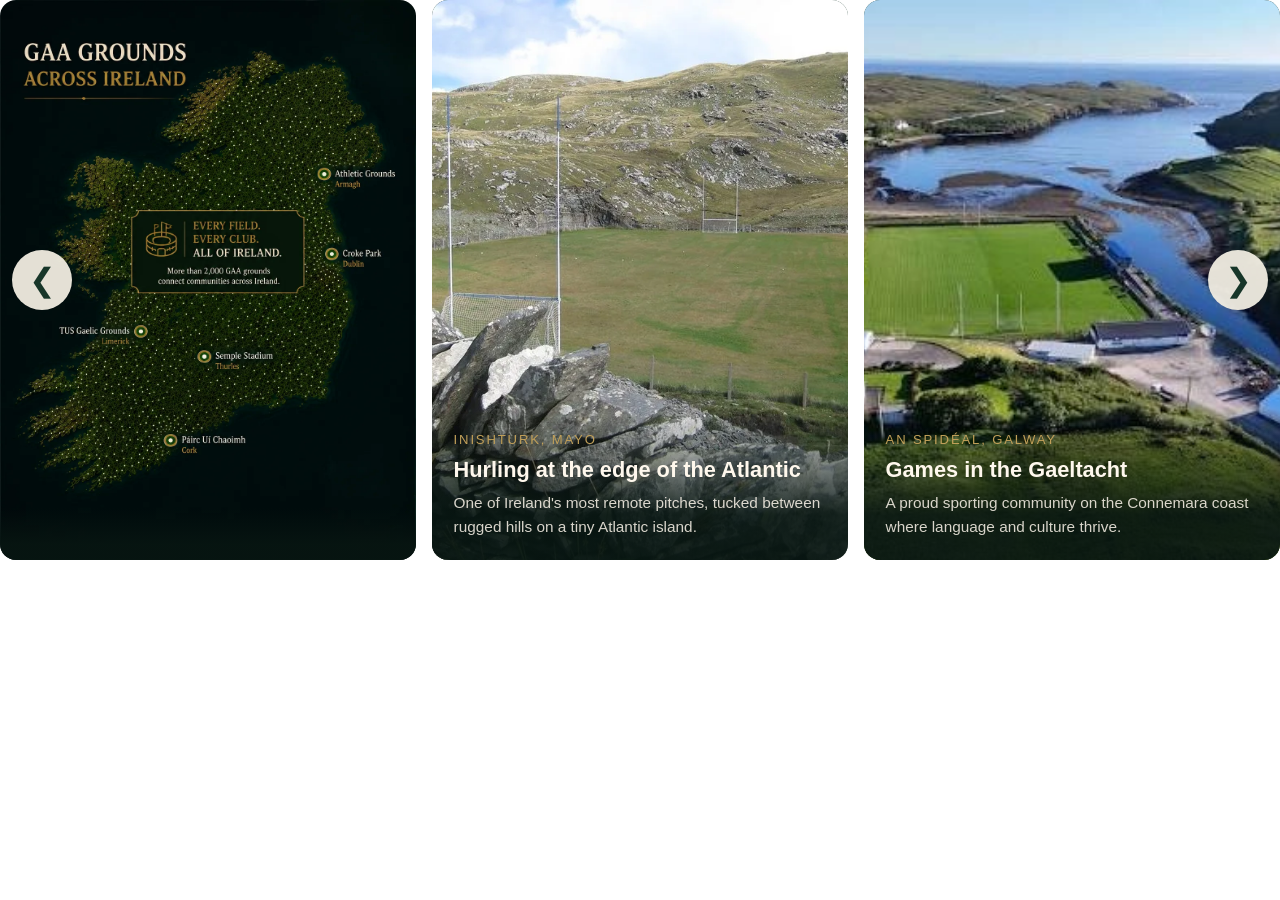
==== commit 03503bd7: "test connection" ====
--- a/index.html
+++ b/index.html
@@ -7,6 +7,7 @@
   <link rel="icon" href="assets/favicon-16x16.png" type="image/png">
 
   <style>
+    
     *, *::before, *::after { box-sizing: border-box; }
 
     html, body {
